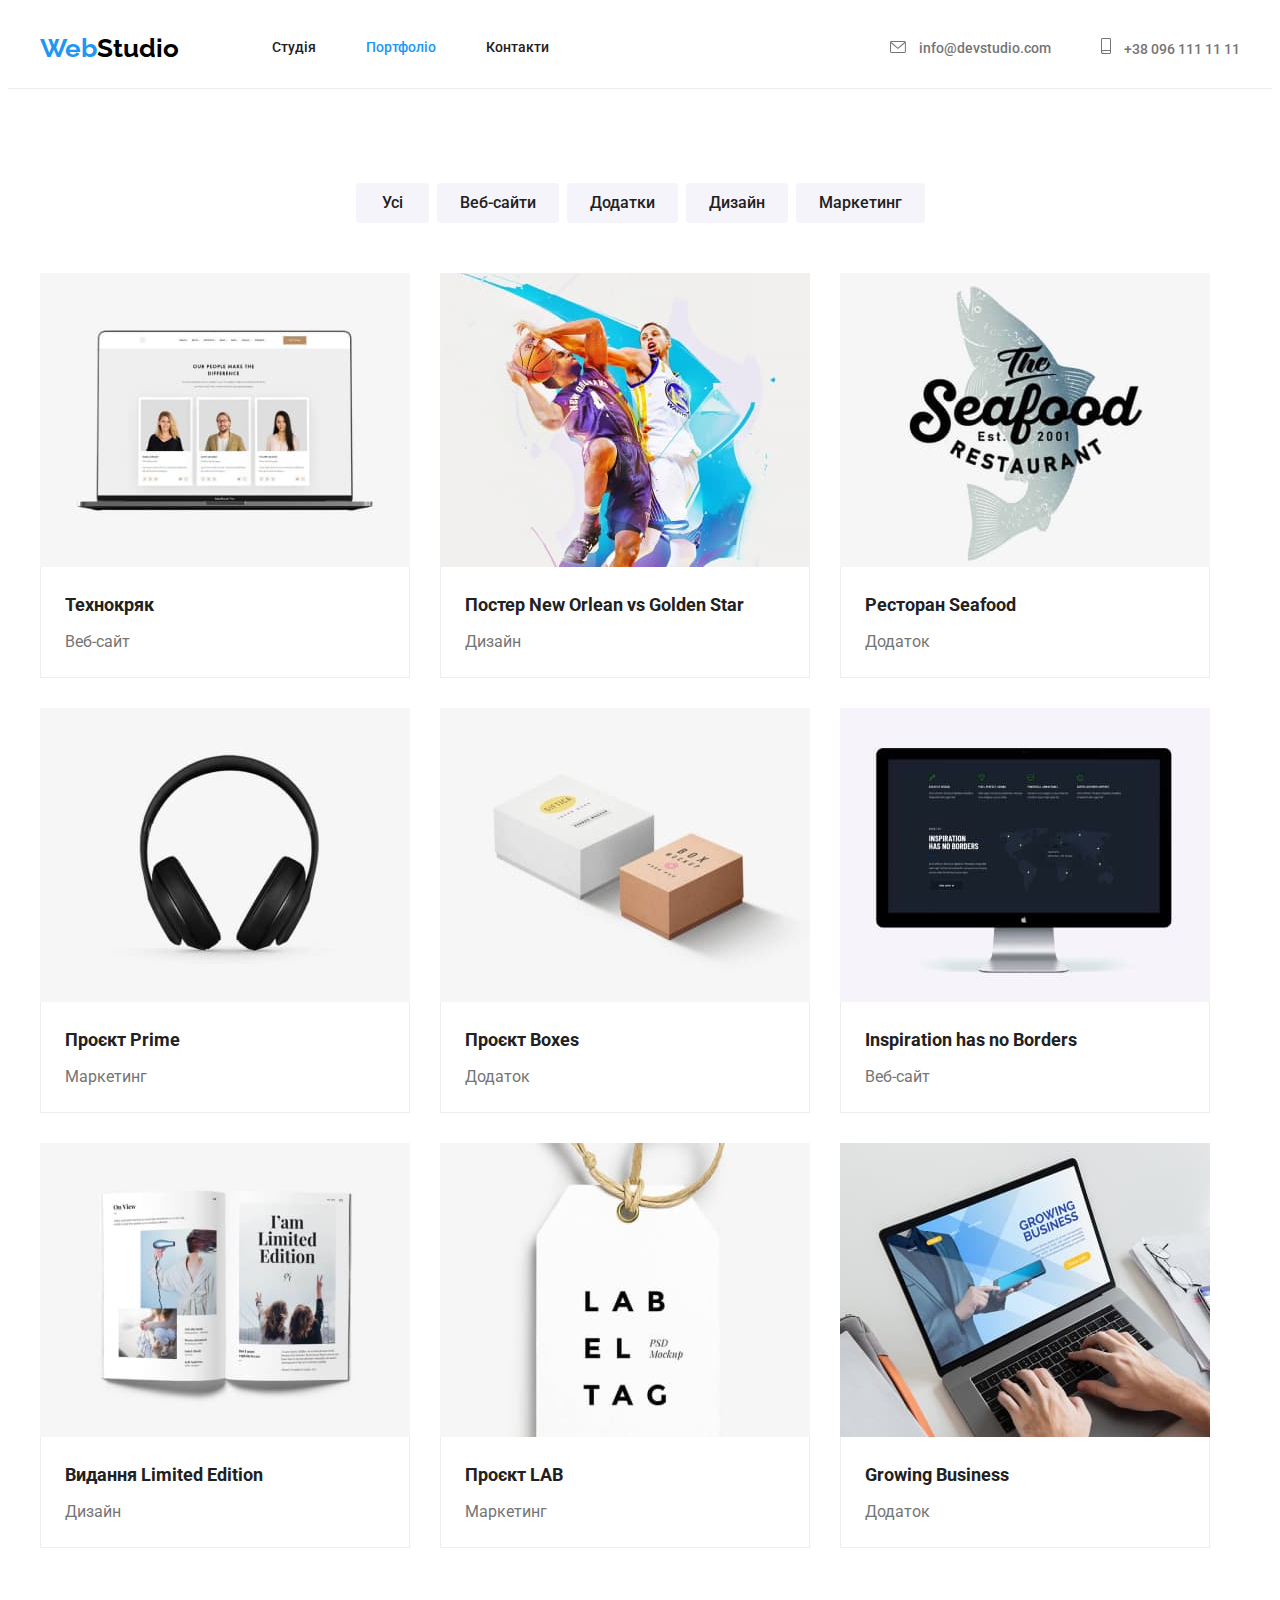
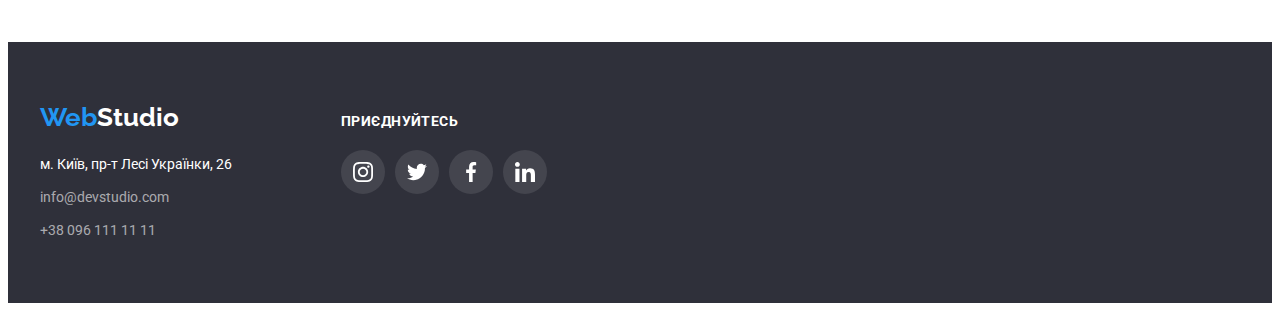
==== portfolio.html @ 995f2305 "add files from previous lesson" ====
<!DOCTYPE html>
<html lang="uk">
<head>
    <meta charset="UTF-8">
    <meta http-equiv="X-UA-Compatible" content="IE=edge">
    <meta name="viewport" content="width=device-width, initial-scale=1.0">
    <title>Document</title>
    <link href="https://fonts.googleapis.com/css2?family=Raleway:wght@700&family=Roboto:wght@400;500;700;900&display=swap" rel="stylesheet">
    <link rel="stylesheet" href="https://cdnjs.cloudflare.com/ajax/libs/modern-normalize/1.1.0/modern-normalize.min.css" integrity="sha512-wpPYUAdjBVSE4KJnH1VR1HeZfpl1ub8YT/NKx4PuQ5NmX2tKuGu6U/JRp5y+Y8XG2tV+wKQpNHVUX03MfMFn9Q==" crossorigin="anonymous" referrerpolicy="no-referrer" />
    <link rel="stylesheet" href="./css/styles.css">
</head>
<body class="body">
    <header class="top-site">
        <div class="container main-nav"
            <nav class="">
                <a class="logo link" href="./index.html">Web<span class="secondary-logo-color">Studio</span></a>
                    <ul class="menu list">
                        <li class="item"><a class="link"  href="./index.html">Студія</a></li>
                        <li class="item"><a class="link current" href="./portfolio.html">Портфоліо</a></li>
                        <li class="item"><a class="link" href="">Контакти</a></li>
                    </ul>
           </nav>
           <ul class="connect list">
            <li class="item">
                 <a class="link" href="mailto:info@devstudio.com">
                 <svg class="envelope-icon-header" width="16" height="12">
                     <use href="./images/symbol-defs.svg#envelope"></use>
                 </svg>
                 info@devstudio.com</a>
             </li>
             <li class="item">
                 <a class="link" href="tel:+380961111111">
                 <svg class="tel-icon-header" width="10" height="16">
                     <use href="./images/symbol-defs.svg#smartphone"></use>
                 </svg>
                 +38 096 111 11 11</a>
             </li>
        </ul>
        </div>
    </header>    
    <main>
        <section class="section-pad">
            <div class="container">
                <h2 class="visually-hidden">Портфоліо</h2> 
                    <ul class="list list-button">
                        <li class="item-button">
                            <button class="button-portfolio" type="button">Усі</button>
                        </li>
                        <li class="item-button">
                            <button class="button-portfolio" type="button">Веб-сайти</button>
                        </li>
                        <li class="item-button">
                            <button class="button-portfolio" type="button">Додатки</button>
                        </li>
                        <li class="item-button">
                            <button class="button-portfolio" type="button">Дизайн</button>
                        </li>
                        <li class="item-button">
                            <button class="button-portfolio" type="button">Маркетинг</button>
                        </li>
                    </ul> 
           
                <ul class="list portfolio-list">
                    <li class="photo-style">
                        <a class="link link-portfolio" href="">
                                <img src="images/portfolio1.jpg" alt="Відкритий ноутбук" width="370" height="294">
                                    <div class="photo-style-list"> 
                                        <h3 class="subtitle-photo">Технокряк</h3>
                                        <p class="text-photo">Веб-сайт</p>
                                    </div>
                        </a>
                    </li>
                    <li class="photo-style">
                        <a class="link link-portfolio" href="">                           
                                <img src="images/portfolio2.jpg" alt="Баскетболісти" width="370" height="294">
                                    <div class="photo-style-list"> 
                                        <h3 class="subtitle-photo">Постер New Orlean vs Golden Star</h3>
                                        <p class="text-photo">Дизайн</p>                          
                                    </div>                            
                        </a>
                    </li>
                    <li class="photo-style">
                        <a class="link link-portfolio" href="">                            
                                <img src="images/portfolio3.jpg" alt="Риба" width="370" height="294">
                                    <div class="photo-style-list"> 
                                        <h3 class="subtitle-photo">Ресторан Seafood</h3>
                                        <p class="text-photo">Додаток</p>
                                    </div>                            
                        </a>    
                    </li>
                    <li class="photo-style">
                        <a class="link link-portfolio" href="">
                                <img src="images/portfolio4.jpg" alt="Навушники" width="370" height="294">
                                    <div class="photo-style-list">  
                                        <h3 class="subtitle-photo">Проєкт Prime</h3>
                                        <p class="text-photo">Маркетинг</p>
                                    </div>                           
                        </a>    
                    </li>
                    <li class="photo-style">
                        <a class="link link-portfolio" href="">                            
                                <img src="images/portfolio5.jpg" alt="Дві коробки" width="370" height="294">
                                    <div class="photo-style-list">  
                                        <h3 class="subtitle-photo">Проєкт Boxes</h3>
                                        <p class="text-photo">Додаток</p>
                                    </div>                            
                        </a>
                    </li>
                    <li class="photo-style">
                        <a class="link link-portfolio" href="">                            
                                <img src="images/portfolio6.jpg" alt="Монитор" width="370" height="294">
                                    <div class="photo-style-list"> 
                                        <h3 class="subtitle-photo">Inspiration has no Borders</h3>
                                        <p class="text-photo">Веб-сайт</p>
                                    </div>                            
                        </a>
                    </li>
                    <li class="photo-style">
                        <a class="link link-portfolio" href="">                            
                                <img src="images/portfolio7.jpg" alt="Журнал" width="370" height="294">
                                    <div class="photo-style-list"> 
                                        <h3 class="subtitle-photo">Видання Limited Edition</h3>
                                        <p class="text-photo">Дизайн</p>
                                    </div>                            
                        </a>
                    </li>
                    <li class="photo-style">
                        <a class="link link-portfolio" href="">                           
                                <img src="images/portfolio8.jpg" alt="Етикетка" width="370" height="294">
                                    <div class="photo-style-list"> 
                                        <h3 class="subtitle-photo">Проєкт LAB</h3>
                                        <p class="text-photo">Маркетинг</p>
                                    </div>                            
                        </a>
                    </li>
                    <li class="photo-style">
                        <a class="link link-portfolio" href="">                            
                                <img src="images/portfolio9.jpg" alt="Ноутбук и руки" width="370" height="294">
                                    <div class="photo-style-list"> 
                                        <h3 class="subtitle-photo">Growing Business</h3>
                                        <p class="text-photo">Додаток</p>
                                    </div>                            
                        </a>
                    </li>
                </ul>
            </div>
        </section>  
    </main>
    <footer class="footer-style">
        <div class="container footer-container">
                <div class="container-adress">
                    <a class="logo link" href="./index.html">Web<span class="third-logo-color">Studio</span></a>
                        <address class="address-style">
                        <p class="address">м. Київ, пр-т Лесі Українки, 26</p>
                            <ul class="list footer-list">
                                <li class="item-footer"> <a class="link footer-contact" href="mailto:info@devstudio.com">info@devstudio.com</a></li>
                                <li class="item-footer"> <a class="link footer-contact" href="tel:+380961111111">+38 096 111 11 11</a></li>
                            </ul>
                        </address>
                </div>
                
                <div class="footer-social-list">
                    <h3 class="footer-add">приєднуйтесь</h3>
                    <ul class="list footer-add-link">
                        <li class="footer-link-list">
                            <a class="footer-link" href="">
                                <svg class="footer-link-item" width="20" height="20">
                                    <use href="./images/symbol-defs.svg#instagram"></use>
                                </svg>
                             </a>
                        </li>
                        <li class="footer-link-list">
                            <a class="footer-link" href="">
                                <svg class="footer-link-item" width="20" height="20">
                                    <use href="./images/symbol-defs.svg#twitter"></use>
                                </svg>
                            </a>
                        </li>
                        <li class="footer-link-list">
                            <a class="footer-link" href="">
                                <svg class="footer-link-item" width="20" height="20">
                                    <use href="./images/symbol-defs.svg#facebook"></use>
                                </svg>
                            </a>
                        </li>
                        <li class="footer-link-list">
                            <a class="footer-link" href="">
                                <svg class="footer-link-item" width="20" height="20">
                                    <use href="./images/symbol-defs.svg#linkedIn"></use>
                                </svg>
                            </a>
                        </li>
                    </ul>
                </div>
        </div>
    </footer>
</body>
</html>
---- css/styles.css ----
:root {
    --brand-color: #2196F3;
    --secondary-brand-color: #000000;
    --third-brand-color: #FFFFFF;
    --footer-color: #2F303A;
    --text-color: #757575;
    --title-color: #212121;
    --main-background-color: #F5F5F5;
    --second-background-color: #F5F4FA;
    --active-button-color: #188CE8;
    --fill-color: #AFB1B8;
    --main-font-family: 'Roboto', sans-serif;
    --logo-font-family: 'Raleway', sans-serif;
   }

.body {
    font-family: var(--main-font-family);
    
    color: var(--text-color);
}

.link {
    text-decoration: none;
}

.list {
    padding: 0;
    margin: 0;
    list-style: none;
}

h1,
h2,
h3,
p {
    margin-top: 0;
    margin-bottom: 0; 
}

ul {
    margin-top: 0;
    margin-bottom: 0;
    padding-left: 0;
}

img {
    display: block;
    max-width: 100%;
    height: auto;
}

.container{
    margin-right: auto;
    margin-left: auto;
    width: 1200px;
    padding-left: 15px;
    padding-right: 15px;
}

.section-pad {
    padding-top: 94px;
    padding-bottom: 94px;
}

/*====start header====*/
.main-nav {
    display: flex;
    align-items: center;
}

.menu {
    display: flex;
    margin-left: 93px;
}

.connect {
    display: flex;
    margin-left: auto; 
    align-items: center;
    /*align-items: stretch;*/
    /*align-items: flex-end*/
}

.menu .item + .item {
    margin-left: 50px;
}

.logo {
    font-family: var(--logo-font-family);
    font-weight: 700;
    font-size: 26px;
    line-height: 1.19;
           
    color: var(--brand-color);
}

.secondary-logo-color{
    color: var(--secondary-brand-color); 
}

.menu .link.current {
    color: var(--brand-color);
}

.menu .link{
    display: block;
    padding-top: 32px;
    padding-bottom: 32px;
    
    font-weight: 500;
    font-size: 14px;
    line-height: 1.14;
    
    color: var(--title-color); 
}

.connect .item + .item {
    margin-left: 50px;
}

.connect .link{
    font-weight: 500;
    font-size: 14px;
    line-height: 1.14;

    color: var(--text-color);
}

.envelope-icon-header,
.tel-icon-header {
    margin-right: 10px;
    fill: var(--text-color);
}

.menu a:hover,
.menu a:focus,
.connect a:hover,
.connect a:focus {
    color: var(--brand-color);
}

.link:hover .envelope-icon-header,
.link:focus .envelope-icon-header, 
.link:hover .tel-icon-header,
.link:focus .tel-icon-header {
    fill: var(--brand-color);
}

.top-site {
    border-bottom: 1px solid #ECECEC;
}
/*====end header====*/

/*====start hero====*/
.hero-style {  
    padding-top: 200px; 
    padding-bottom: 200px;
    background-color: var(--footer-color);
    text-align: center;
}

.overlay {
    max-width: 1600px;
    height: 600px;
    margin-right: auto;
    margin-left: auto;
    background-image: linear-gradient(to right,
    rgba(47, 48, 58, 0.4), rgba(47, 48, 58, 0.4)), 
    url(../images/hero.jpg);
    background-size: cover;
    background-position: center;
}

.hero {
    margin: 0 auto;
    width: 696px;
    
    font-weight: 900;
    font-size: 44px;
    line-height: 1.36;
    letter-spacing: 0.06em;
    text-transform: uppercase;

    color: var(--third-brand-color); 
}

.button {
    margin-top: 30px;
    border-radius: 4px;
    padding: 9px 30px;
    min-width: 216;
    border: 1px solid transparent;

    font-family: inherit;
    font-weight: 700;
    font-size: 16px;
    line-height: 1.87;
    text-align: center; 
    letter-spacing: 0.06em;
    cursor: pointer;

    color: var(--third-brand-color);
    background-color: var(--brand-color); 
}

.button :hover,
.button :focus {
    color: var(--active-button-color);
}
 /*====end hero====*/

 /*====start section 2====*/
 .visually-hidden {
     position: absolute;
     white-space: nowrap;
     width: 1px;
     height: 1px;
     overflow: hidden;
     border: 0;
     padding: 0;
     clip: rect(0 0 0 0);
     clip-path: inset(50%);
     margin: -1px;
   }

.list-exeptions {
    display: flex;
    flex-wrap: nowrap;
    margin-left: -15px;
    margin-right: -15px;
}

.item-exeptions {
    flex-basis: calc((100% - 90px)/4);
    margin-left: 15px;
    margin-right: 15px;
}

.icon-container {
    display: flex;
    width: 270px;
    height: 120px;
    align-items: center;
    justify-content: center;
    margin-bottom: 30px;
    border-radius: 4px;

    background-color: var(--second-background-color);
}

.subtitle {
    margin-bottom: 10px;
    font-weight: 700;
    font-size: 14px;
    line-height: 1.14;
    
    color: var(--title-color);
}

.text-particulars {
    font-weight: 400;
    font-size: 14px;
    line-height: 1.71;
}
/*====end section 2====*/

/*====start section 3====*/
.section-actions {
    padding-bottom: 94px;
}

.list-actions {
    display: flex;
    flex-wrap: wrap;
}

.section-name {
    margin-bottom: 50px;

    font-weight: 700;
    font-size: 36px;
    line-height: 1.17;
    text-align: center;
       
    color: var(--title-color);
}

.list-actions .item + .item {
    margin-left: 30px;
}

/*====end section 3====*/

/*====start section 4====*/
.section-style{
    background-color: var(--second-background-color) ;
}

.list-team {
    display: flex; 
    margin-left: -30px;  
}
.photo-style {
    flex-basis: calc((100% - 90)/4);
    margin-left: 30px;
   
    background-color: var(--third-brand-color);
}

.team-description {
    padding: 30px 32px;
    border-radius: 0px 0px 4px 4px; 
    box-shadow: 0px 1px 3px rgba(0, 0, 0, 0.12),
     0px 1px 1px rgba(0, 0, 0, 0.14),
      0px 2px 1px rgba(0, 0, 0, 0.2);
}

.subtitle-team {
    margin-bottom: 10px;

    font-weight: 500;
    font-size: 16px;
    line-height: 1.19;
    text-align: center;
    letter-spacing: 0.03em;
    
    color: var(--title-color);
}

.team-title {
    margin-bottom: 16px;
    font-weight: 400;
    font-size: 16px;
    line-height: 1.19;
    text-align: center;
    letter-spacing: 0.03em;
}

.social-list {
    display: flex;
    justify-content: space-between;
}

.social-list-link {
    display: flex;
    justify-content: center;
    align-items: center;
    width: 44px;
    height: 44px;
    border-radius: 50%;
    background-color: var(--third-brand-color);
}

.social-list-icon {
    fill: var(--fill-color);
}

.social-list-link:hover .social-list-icon,
.social-list-link:focus .social-list-icon {
    fill: var(--third-brand-color); 
}

.social-list-link:hover,
.social-list-link:focus {
    background-color: var(--brand-color);
}
/*====end section 4====*/

/*====start section 5====*/
.client-list {
    display: flex;
    justify-content: center;
}

.client-item {
    
}

.client-list .client-item + .client-item {
    margin-left: 30px;
}

.client-list-link {
    display: flex;
    width: 170px;
    height: 92px;
    align-items: center;
    justify-content: center;

    border: 1px solid var(--fill-color);
    border-radius: 4px;
   
}

.client-list-icon {
      fill: var(--fill-color);
}

.client-list-link:hover .client-list-icon,
.client-list-link:focus .client-list-icon {
    fill: var(--brand-color); 
    
}

.client-list-link:hover,
.client-list-link:focus {
   border-color: var(--brand-color);
}

/*====end section 5====*/

/*====start footer====*/
.footer-style {
    padding-top: 60px;
    padding-bottom: 60px;
    
    background-color: var(--footer-color);
}

.footer-container {
    display: flex;
    justify-content: flex-start;
    align-items: baseline;
}

.container-adress {
    width: 231px;
    margin-right: 70px;
}

.third-logo-color {
    color: var(--third-brand-color);
}

.address-style {
    margin-top: 20px;

    font-weight: 400;
    font-size: 14px;
    line-height: 1.71;
       
    color: var(--third-brand-color);
}

address {
    font-style: normal;
    margin: 0;
}

.address {
    margin-bottom: 9px; 
}

.footer-contact {
    color: rgba(255, 255, 255, 0.6);
}

.item-footer {
    margin-bottom: 9px;
}
.footer-list :last-child {
    margin-bottom: 0;
}

.footer-contact:hover,
.footer-contact:focus {
    color: var(--brand-color);
}

.footer-add {
    margin-bottom: 20px;
    font-weight: 700;
    font-size: 14px;
    line-height: 1.14;
    letter-spacing: 0.03em;
    text-transform: uppercase;

    color: var(--third-brand-color);
}

.footer-add-link {
    display: flex;
    justify-content: space-between;
}

.footer-add-link .footer-link-list + .footer-link-list {
    margin-left: 10px;
}

.footer-link {
    display: flex;
    justify-content: center;
    align-items: center;
    width: 44px;
    height: 44px;
    border-radius: 50%;
    background-color: rgba(255, 255, 255, 0.1);
    }

.footer-link-item {
    fill: var(--third-brand-color);
}

.footer-link:hover,
.footer-link:focus {
    background-color: var(--brand-color);
}
/*====end footer====*/

/*====start section portfolio====*/
.list-button {
    display: flex;
    justify-content: center;
    margin-bottom: 50px;
}

.list-button .item-button+.item-button {
    margin-left: 8px;
}

.button-portfolio {
    border-radius: 4px;
    padding: 6px 22px;
    min-width: 73px;
    border: 1px solid transparent;
    font-family: inherit;
    font-weight: 500;
    font-size: 16px;
    line-height: 1.63;
   
    cursor: pointer;

    color: var(--title-color);
    background-color: var(--second-background-color);
}

.button-portfolio:hover,
.button-portfolio:focus {
    color: var(--third-brand-color);
    background-color: var(--brand-color);
    box-shadow: 0px 3px 1px rgba(0, 0, 0, 0.1), 
    0px 1px 2px rgba(0, 0, 0, 0.08), 
    0px 2px 2px rgba(0, 0, 0, 0.12);
}

.portfolio-list {
    display: flex;
    flex-wrap: wrap;
    flex-basis: calc(100% / 3);
    margin-top: -30px;
    margin-left: -30px;
}

.photo-style-list {
    padding: 20px 24px;
    border-left: 1px solid #EEEEEE;
    border-bottom: 1px solid #EEEEEE;
    border-right: 1px solid #EEEEEE;
}

.photo-style {
margin-right: 0;
margin-bottom: 0;
margin-left: 30px;
margin-top: 30px;
}

.subtitle-photo {
    margin-bottom: 4px;
    font-weight: 700;
    font-size: 18px;
    line-height: 2;
   
    color: var(--title-color);
}

.text-photo {
    font-weight: 400;
    font-size: 16px;
    line-height: 1.88;
    
    color: var(--text-color);
}

.link-portfolio {
    display: block;
}

.link-portfolio:hover,
.link-portfolio:focus {
    box-shadow: 0px 1px 1px rgba(0, 0, 0, 0.12), 
     0px 4px 4px rgba(0, 0, 0, 0.06), 
     1px 4px 6px rgba(0, 0, 0, 0.16);
}
/*====end section portfolio====*/
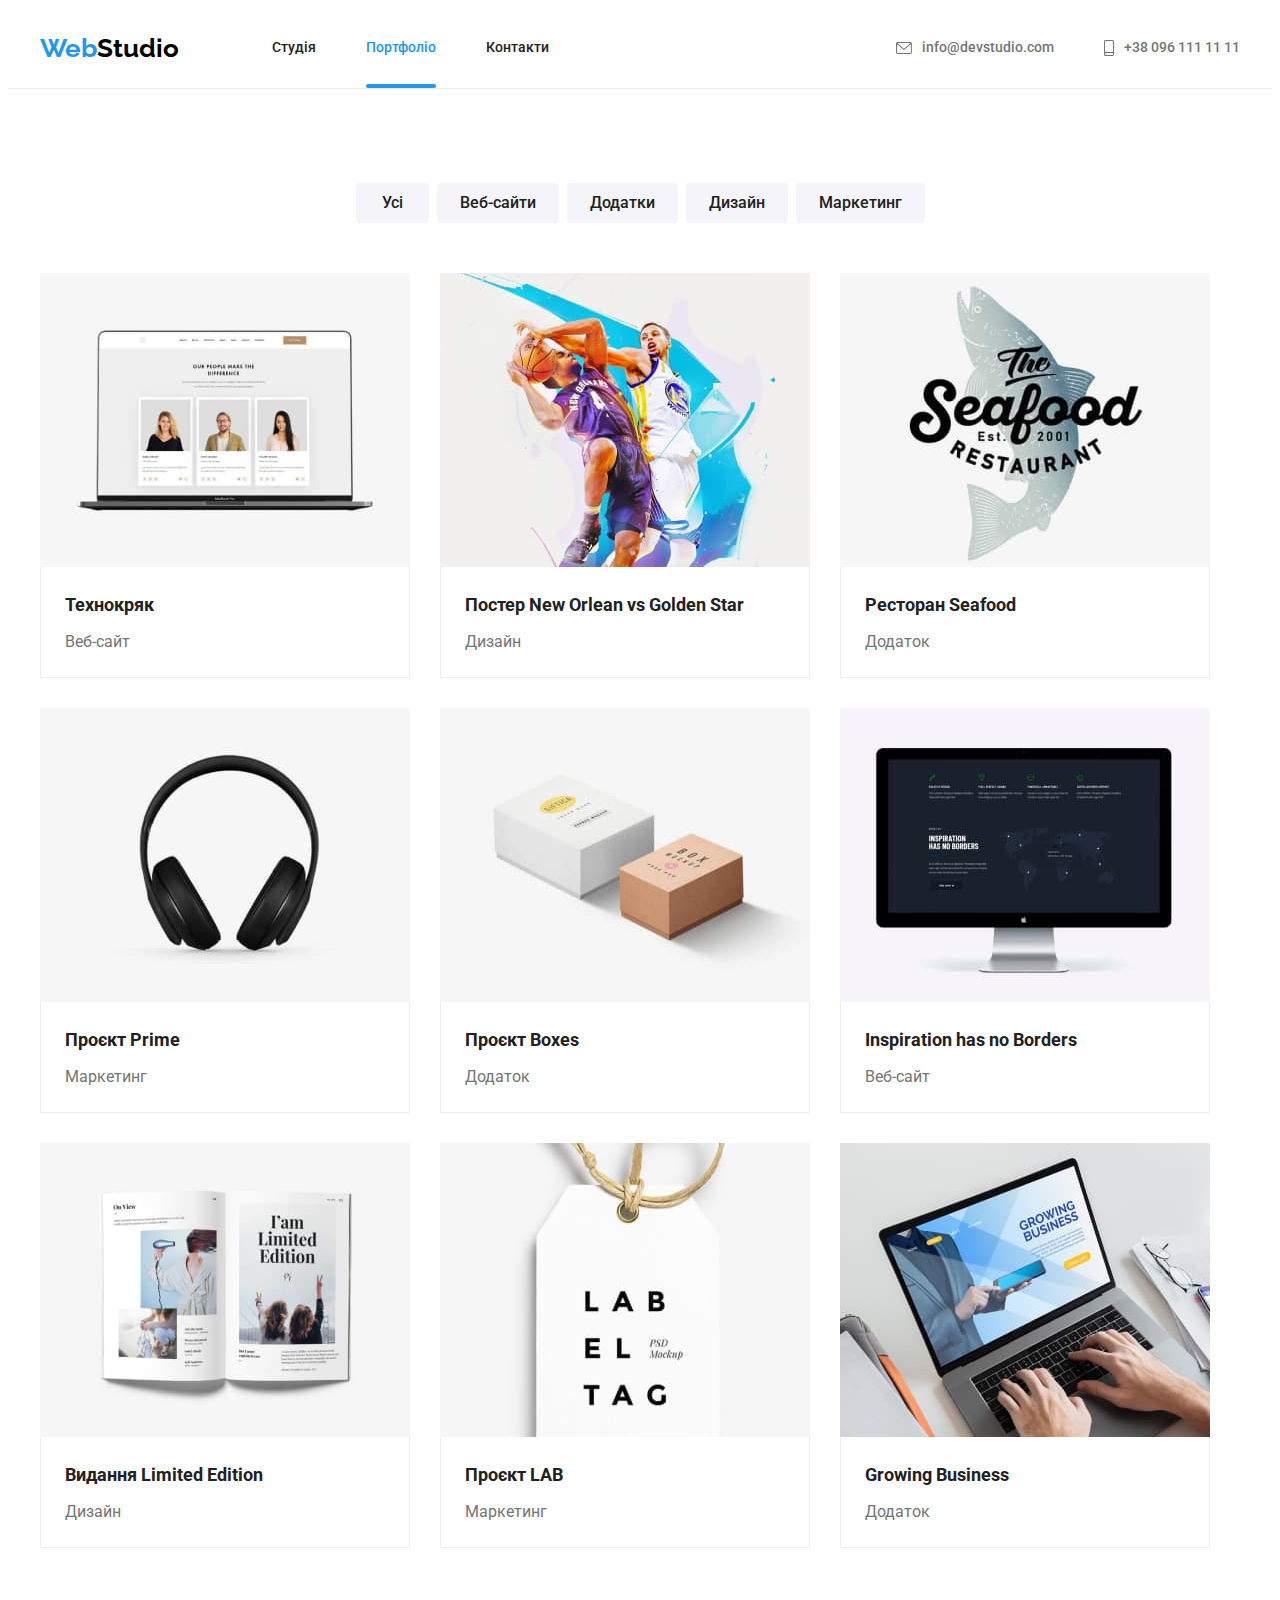
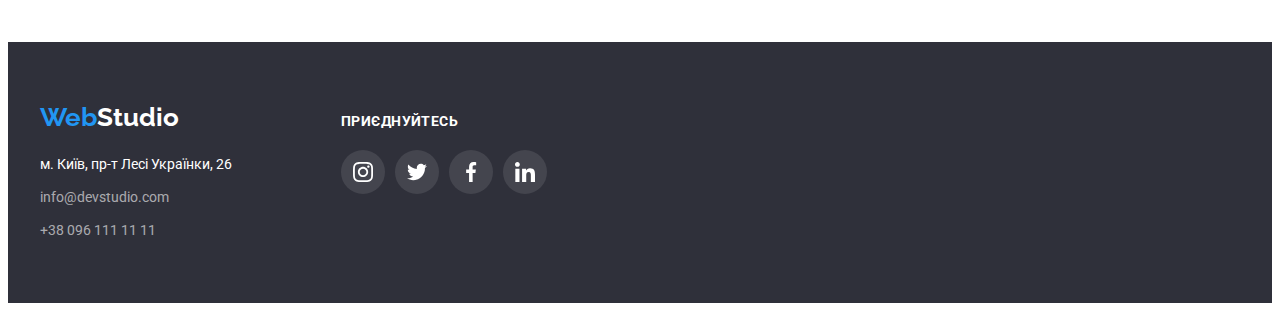
==== commit 2f5f9081: "add overlay to Portfolio cards" ====
--- a/portfolio.html
+++ b/portfolio.html
@@ -21,21 +21,21 @@
                     </ul>
            </nav>
            <ul class="connect list">
-            <li class="item">
-                 <a class="link" href="mailto:info@devstudio.com">
-                 <svg class="envelope-icon-header" width="16" height="12">
-                     <use href="./images/symbol-defs.svg#envelope"></use>
-                 </svg>
-                 info@devstudio.com</a>
-             </li>
-             <li class="item">
-                 <a class="link" href="tel:+380961111111">
-                 <svg class="tel-icon-header" width="10" height="16">
-                     <use href="./images/symbol-defs.svg#smartphone"></use>
-                 </svg>
-                 +38 096 111 11 11</a>
-             </li>
-        </ul>
+                <li class="item">
+                    <a class="link connect-link" href="mailto:info@devstudio.com">
+                    <svg class="envelope-icon-header" width="16" height="12">
+                        <use href="./images/symbol-defs.svg#envelope"></use>
+                    </svg>
+                    info@devstudio.com</a>
+                </li>
+                <li class="item">
+                    <a class="link connect-link" href="tel:+380961111111">
+                    <svg class="tel-icon-header" width="10" height="16">
+                        <use href="./images/symbol-defs.svg#smartphone"></use>
+                    </svg>
+                    +38 096 111 11 11</a>
+                </li>
+            </ul>
         </div>
     </header>    
     <main>
@@ -63,16 +63,26 @@
                 <ul class="list portfolio-list">
                     <li class="photo-style">
                         <a class="link link-portfolio" href="">
+                            <div class="image-thumb">
+                                <div class="overlay-portfolio">
+                                    <p class="overlay-text">Ресурс пропонує комплексні пропозиції з різним рівнем функціоналу та сервісів. Все це дозволить відвідувачу отримати вичерпні відомості про компанію чи приватну особу.</p>
+                                </div>
                                 <img src="images/portfolio1.jpg" alt="Відкритий ноутбук" width="370" height="294">
-                                    <div class="photo-style-list"> 
+                            </div>    
+                                <div class="photo-style-list"> 
                                         <h3 class="subtitle-photo">Технокряк</h3>
                                         <p class="text-photo">Веб-сайт</p>
                                     </div>
                         </a>
                     </li>
                     <li class="photo-style">
-                        <a class="link link-portfolio" href="">                           
+                        <a class="link link-portfolio" href="">
+                            <div class="image-thumb">
+                                <div class="overlay-portfolio">
+                                    <p class="overlay-text">Ресурс пропонує комплексні пропозиції з різним рівнем функціоналу та сервісів. Все це дозволить відвідувачу отримати вичерпні відомості про компанію чи приватну особу.</p>
+                                </div>                           
                                 <img src="images/portfolio2.jpg" alt="Баскетболісти" width="370" height="294">
+                            </div>
                                     <div class="photo-style-list"> 
                                         <h3 class="subtitle-photo">Постер New Orlean vs Golden Star</h3>
                                         <p class="text-photo">Дизайн</p>                          
@@ -80,8 +90,13 @@
                         </a>
                     </li>
                     <li class="photo-style">
-                        <a class="link link-portfolio" href="">                            
+                        <a class="link link-portfolio" href="">
+                            <div class="image-thumb">
+                                <div class="overlay-portfolio">
+                                    <p class="overlay-text">Ресурс пропонує комплексні пропозиції з різним рівнем функціоналу та сервісів. Все це дозволить відвідувачу отримати вичерпні відомості про компанію чи приватну особу.</p>
+                                </div>                           
                                 <img src="images/portfolio3.jpg" alt="Риба" width="370" height="294">
+                            </div>
                                     <div class="photo-style-list"> 
                                         <h3 class="subtitle-photo">Ресторан Seafood</h3>
                                         <p class="text-photo">Додаток</p>
@@ -90,7 +105,12 @@
                     </li>
                     <li class="photo-style">
                         <a class="link link-portfolio" href="">
+                            <div class="image-thumb">
+                                <div class="overlay-portfolio">
+                                    <p class="overlay-text">Ресурс пропонує комплексні пропозиції з різним рівнем функціоналу та сервісів. Все це дозволить відвідувачу отримати вичерпні відомості про компанію чи приватну особу.</p>
+                                </div>
                                 <img src="images/portfolio4.jpg" alt="Навушники" width="370" height="294">
+                            </div>
                                     <div class="photo-style-list">  
                                         <h3 class="subtitle-photo">Проєкт Prime</h3>
                                         <p class="text-photo">Маркетинг</p>
@@ -98,8 +118,13 @@
                         </a>    
                     </li>
                     <li class="photo-style">
-                        <a class="link link-portfolio" href="">                            
+                        <a class="link link-portfolio" href="">
+                            <div class="image-thumb">
+                                <div class="overlay-portfolio">
+                                    <p class="overlay-text">Ресурс пропонує комплексні пропозиції з різним рівнем функціоналу та сервісів. Все це дозволить відвідувачу отримати вичерпні відомості про компанію чи приватну особу.</p>
+                                </div>                          
                                 <img src="images/portfolio5.jpg" alt="Дві коробки" width="370" height="294">
+                            </div>
                                     <div class="photo-style-list">  
                                         <h3 class="subtitle-photo">Проєкт Boxes</h3>
                                         <p class="text-photo">Додаток</p>
@@ -107,8 +132,13 @@
                         </a>
                     </li>
                     <li class="photo-style">
-                        <a class="link link-portfolio" href="">                            
+                        <a class="link link-portfolio" href="">
+                            <div class="image-thumb">
+                                <div class="overlay-portfolio">
+                                    <p class="overlay-text">Ресурс пропонує комплексні пропозиції з різним рівнем функціоналу та сервісів. Все це дозволить відвідувачу отримати вичерпні відомості про компанію чи приватну особу.</p>
+                                </div>                            
                                 <img src="images/portfolio6.jpg" alt="Монитор" width="370" height="294">
+                            </div>
                                     <div class="photo-style-list"> 
                                         <h3 class="subtitle-photo">Inspiration has no Borders</h3>
                                         <p class="text-photo">Веб-сайт</p>
@@ -116,8 +146,13 @@
                         </a>
                     </li>
                     <li class="photo-style">
-                        <a class="link link-portfolio" href="">                            
+                        <a class="link link-portfolio" href="">
+                            <div class="image-thumb">
+                                <div class="overlay-portfolio">
+                                    <p class="overlay-text">Ресурс пропонує комплексні пропозиції з різним рівнем функціоналу та сервісів. Все це дозволить відвідувачу отримати вичерпні відомості про компанію чи приватну особу.</p>
+                                </div>                            
                                 <img src="images/portfolio7.jpg" alt="Журнал" width="370" height="294">
+                            </div>
                                     <div class="photo-style-list"> 
                                         <h3 class="subtitle-photo">Видання Limited Edition</h3>
                                         <p class="text-photo">Дизайн</p>
@@ -125,8 +160,13 @@
                         </a>
                     </li>
                     <li class="photo-style">
-                        <a class="link link-portfolio" href="">                           
+                        <a class="link link-portfolio" href="">
+                            <div class="image-thumb">
+                                <div class="overlay-portfolio">
+                                    <p class="overlay-text">Ресурс пропонує комплексні пропозиції з різним рівнем функціоналу та сервісів. Все це дозволить відвідувачу отримати вичерпні відомості про компанію чи приватну особу.</p>
+                                </div>                           
                                 <img src="images/portfolio8.jpg" alt="Етикетка" width="370" height="294">
+                            </div>
                                     <div class="photo-style-list"> 
                                         <h3 class="subtitle-photo">Проєкт LAB</h3>
                                         <p class="text-photo">Маркетинг</p>
@@ -134,8 +174,13 @@
                         </a>
                     </li>
                     <li class="photo-style">
-                        <a class="link link-portfolio" href="">                            
+                        <a class="link link-portfolio" href="">
+                            <div class="image-thumb">
+                                <div class="overlay-portfolio">
+                                    <p class="overlay-text">Ресурс пропонує комплексні пропозиції з різним рівнем функціоналу та сервісів. Все це дозволить відвідувачу отримати вичерпні відомості про компанію чи приватну особу.</p>
+                                </div>                            
                                 <img src="images/portfolio9.jpg" alt="Ноутбук и руки" width="370" height="294">
+                            </div>
                                     <div class="photo-style-list"> 
                                         <h3 class="subtitle-photo">Growing Business</h3>
                                         <p class="text-photo">Додаток</p>
--- a/css/styles.css
+++ b/css/styles.css
@@ -11,6 +11,8 @@
     --fill-color: #AFB1B8;
     --main-font-family: 'Roboto', sans-serif;
     --logo-font-family: 'Raleway', sans-serif;
+    --time-duration: 250ms;
+    --timing-function: cubic-bezier(0.4, 0, 0.2, 1);
    }
 
 .body {
@@ -66,23 +68,6 @@
 .main-nav {
     display: flex;
     align-items: center;
-}
-
-.menu {
-    display: flex;
-    margin-left: 93px;
-}
-
-.connect {
-    display: flex;
-    margin-left: auto; 
-    align-items: center;
-    /*align-items: stretch;*/
-    /*align-items: flex-end*/
-}
-
-.menu .item + .item {
-    margin-left: 50px;
 }
 
 .logo {
@@ -98,8 +83,32 @@
     color: var(--secondary-brand-color); 
 }
 
+.menu {
+    display: flex;
+    margin-left: 93px;
+}
+
+.menu .item + .item {
+    margin-left: 50px;
+}
+
 .menu .link.current {
     color: var(--brand-color);
+}
+
+.current {
+    position: relative;
+}
+.current::after {
+    content: '';
+    display: block;
+    position: absolute;
+    width: 100%;
+    height: 4px;
+    bottom: 0;
+    left: 0;
+    background: var(--brand-color);
+    border-radius: 2px;
 }
 
 .menu .link{
@@ -114,6 +123,17 @@
     color: var(--title-color); 
 }
 
+.connect {
+    display: flex;
+    align-items: center;
+    margin-left: auto;
+}
+
+.connect-link {
+    display: flex;
+    align-items: center;
+}
+
 .connect .item + .item {
     margin-left: 50px;
 }
@@ -132,11 +152,21 @@
     fill: var(--text-color);
 }
 
+.menu a,
+.connect a{
+    transition: color var(--time-duration) var(--timing-function);
+}
+ 
 .menu a:hover,
 .menu a:focus,
 .connect a:hover,
 .connect a:focus {
     color: var(--brand-color);
+}
+
+.link .envelope-icon-header, 
+.link .tel-icon-header{
+    transition: fill var(--time-duration) var(--timing-function);
 }
 
 .link:hover .envelope-icon-header,
@@ -165,8 +195,9 @@
     margin-right: auto;
     margin-left: auto;
     background-image: linear-gradient(to right,
-    rgba(47, 48, 58, 0.4), rgba(47, 48, 58, 0.4)), 
-    url(../images/hero.jpg);
+        rgba(47, 48, 58, 0.4), 
+        rgba(47, 48, 58, 0.4)), 
+        url(../images/hero.jpg);
     background-size: cover;
     background-position: center;
 }
@@ -201,6 +232,8 @@
 
     color: var(--third-brand-color);
     background-color: var(--brand-color); 
+
+    transition: color var(--time-duration) var(--timing-function);
 }
 
 .button :hover,
@@ -289,6 +322,31 @@
     margin-left: 30px;
 }
 
+.item-actions {
+    position: relative;
+}
+
+.actions-descript {
+    display: block;
+    width: 100%;
+    padding-top: 27px;
+    padding-bottom: 27px;
+
+    position: absolute;
+    bottom: 0;
+    left: 0;
+    z-index: 5;
+
+    font-weight: 700;
+    font-size: 14px;
+    line-height: 1.14;
+    text-align: center;
+    letter-spacing: 0.03em;
+    text-transform: uppercase;
+
+    color: var(--third-brand-color);
+    background-color: rgba(47, 48, 58, 0.8);
+}
 /*====end section 3====*/
 
 /*====start section 4====*/
@@ -311,8 +369,8 @@
     padding: 30px 32px;
     border-radius: 0px 0px 4px 4px; 
     box-shadow: 0px 1px 3px rgba(0, 0, 0, 0.12),
-     0px 1px 1px rgba(0, 0, 0, 0.14),
-      0px 2px 1px rgba(0, 0, 0, 0.2);
+        0px 1px 1px rgba(0, 0, 0, 0.14),
+        0px 2px 1px rgba(0, 0, 0, 0.2);
 }
 
 .subtitle-team {
@@ -349,10 +407,14 @@
     height: 44px;
     border-radius: 50%;
     background-color: var(--third-brand-color);
-}
-
-.social-list-icon {
+
+    transition: background-color var(--time-duration) var(--timing-function);
+}
+
+.social-list-link .social-list-icon {
     fill: var(--fill-color);
+
+    transition: fill var(--time-duration) var(--timing-function);
 }
 
 .social-list-link:hover .social-list-icon,
@@ -370,10 +432,6 @@
 .client-list {
     display: flex;
     justify-content: center;
-}
-
-.client-item {
-    
 }
 
 .client-list .client-item + .client-item {
@@ -390,21 +448,22 @@
     border: 1px solid var(--fill-color);
     border-radius: 4px;
    
+    transition: border-color var(--time-duration) var(--timing-function);
 }
 
 .client-list-icon {
-      fill: var(--fill-color);
+    fill: var(--fill-color);
+    transition: fill var(--time-duration) var(--timing-function);
 }
 
 .client-list-link:hover .client-list-icon,
 .client-list-link:focus .client-list-icon {
-    fill: var(--brand-color); 
-    
+    fill: var(--brand-color);    
 }
 
 .client-list-link:hover,
 .client-list-link:focus {
-   border-color: var(--brand-color);
+    border-color: var(--brand-color);
 }
 
 /*====end section 5====*/
@@ -453,6 +512,8 @@
 
 .footer-contact {
     color: rgba(255, 255, 255, 0.6);
+
+    transition: color var(--time-duration) var(--timing-function);
 }
 
 .item-footer {
@@ -495,7 +556,9 @@
     height: 44px;
     border-radius: 50%;
     background-color: rgba(255, 255, 255, 0.1);
-    }
+
+    transition: background-color var(--time-duration) var(--timing-function);
+}
 
 .footer-link-item {
     fill: var(--third-brand-color);
@@ -532,6 +595,10 @@
 
     color: var(--title-color);
     background-color: var(--second-background-color);
+
+    transition: color var(--time-duration) var(--timing-function),
+        background-color var(--time-duration) var(--timing-function), 
+        box-shadow var(--time-duration) var(--timing-function);
 }
 
 .button-portfolio:hover,
@@ -539,8 +606,8 @@
     color: var(--third-brand-color);
     background-color: var(--brand-color);
     box-shadow: 0px 3px 1px rgba(0, 0, 0, 0.1), 
-    0px 1px 2px rgba(0, 0, 0, 0.08), 
-    0px 2px 2px rgba(0, 0, 0, 0.12);
+        0px 1px 2px rgba(0, 0, 0, 0.08), 
+        0px 2px 2px rgba(0, 0, 0, 0.12);
 }
 
 .portfolio-list {
@@ -559,10 +626,10 @@
 }
 
 .photo-style {
-margin-right: 0;
-margin-bottom: 0;
-margin-left: 30px;
-margin-top: 30px;
+    margin-right: 0;
+    margin-bottom: 0;
+    margin-left: 30px;
+    margin-top: 30px;
 }
 
 .subtitle-photo {
@@ -584,12 +651,105 @@
 
 .link-portfolio {
     display: block;
+
+    transition: box-shadow var(--time-duration) var(--timing-function);
 }
 
 .link-portfolio:hover,
 .link-portfolio:focus {
     box-shadow: 0px 1px 1px rgba(0, 0, 0, 0.12), 
-     0px 4px 4px rgba(0, 0, 0, 0.06), 
-     1px 4px 6px rgba(0, 0, 0, 0.16);
-}
-/*====end section portfolio====*/+        0px 4px 4px rgba(0, 0, 0, 0.06), 
+        1px 4px 6px rgba(0, 0, 0, 0.16);
+}
+
+.image-thumb {
+    display: flex;
+    position: relative; 
+    overflow: hidden;
+
+}
+
+.overlay-portfolio {
+    display: block;
+    position: absolute;
+    
+    width: 100%;
+    height: 100%;
+    bottom: 0;
+    left: 0;
+
+    background-color: rgba(33, 150, 243, 0.9);
+    transform: translateY(100%);
+    transition: transform  var(--time-duration) var(--timing-function); 
+}
+
+.link-portfolio:hover .overlay-portfolio {
+    transform: translateY(0);
+}
+
+.overlay-text {
+    font-weight: 400;
+    font-size: 18px;
+    line-height: 1.55;
+    letter-spacing: 0.03em;
+
+    padding: 63px 24px;
+    color: var(--third-brand-color);
+}
+/*====end section portfolio====*/
+
+/*====start Modal window====*/
+
+.backdrop {
+    position: fixed;
+    top: 0;
+    left: 0;
+    width: 100%;
+    height: 100%;
+
+    background: rgba(0, 0, 0, 0.2);
+
+    transition: opacity var(--time-duration) var(--timing-function),
+        visibility var(--time-duration) var(--timing-function);
+}
+
+.backdrop.is-hidden {
+    opacity: 0;
+    visibility: hidden;
+    pointer-events: none;
+}
+
+.modal {
+    position: absolute;
+    top: 50%;
+    left: 50%;
+    transform: translate(-50%, -50%);
+    width: 528px;
+    height: 581px;
+
+    background-color: var(--third-brand-color);
+    box-shadow: 0px 1px 3px rgba(0, 0, 0, 0.12), 
+        0px 1px 1px rgba(0, 0, 0, 0.14), 
+        0px 2px 1px rgba(0, 0, 0, 0.2);
+    border-radius: 4px;
+}
+
+.modal-close-btn {
+    position: absolute;
+    top: 8px;
+    right: 8px;
+
+    display: flex;
+    justify-content: center;
+    align-items: center;
+
+    width: 30px;
+    height: 30px;
+    padding: 0;
+    border-radius: 50%;
+    border: 1px solid rgba(0, 0, 0, 0.1);
+
+    background-color: var(--third-brand-color);
+    cursor: pointer;
+}
+/*====end Modal window====*/